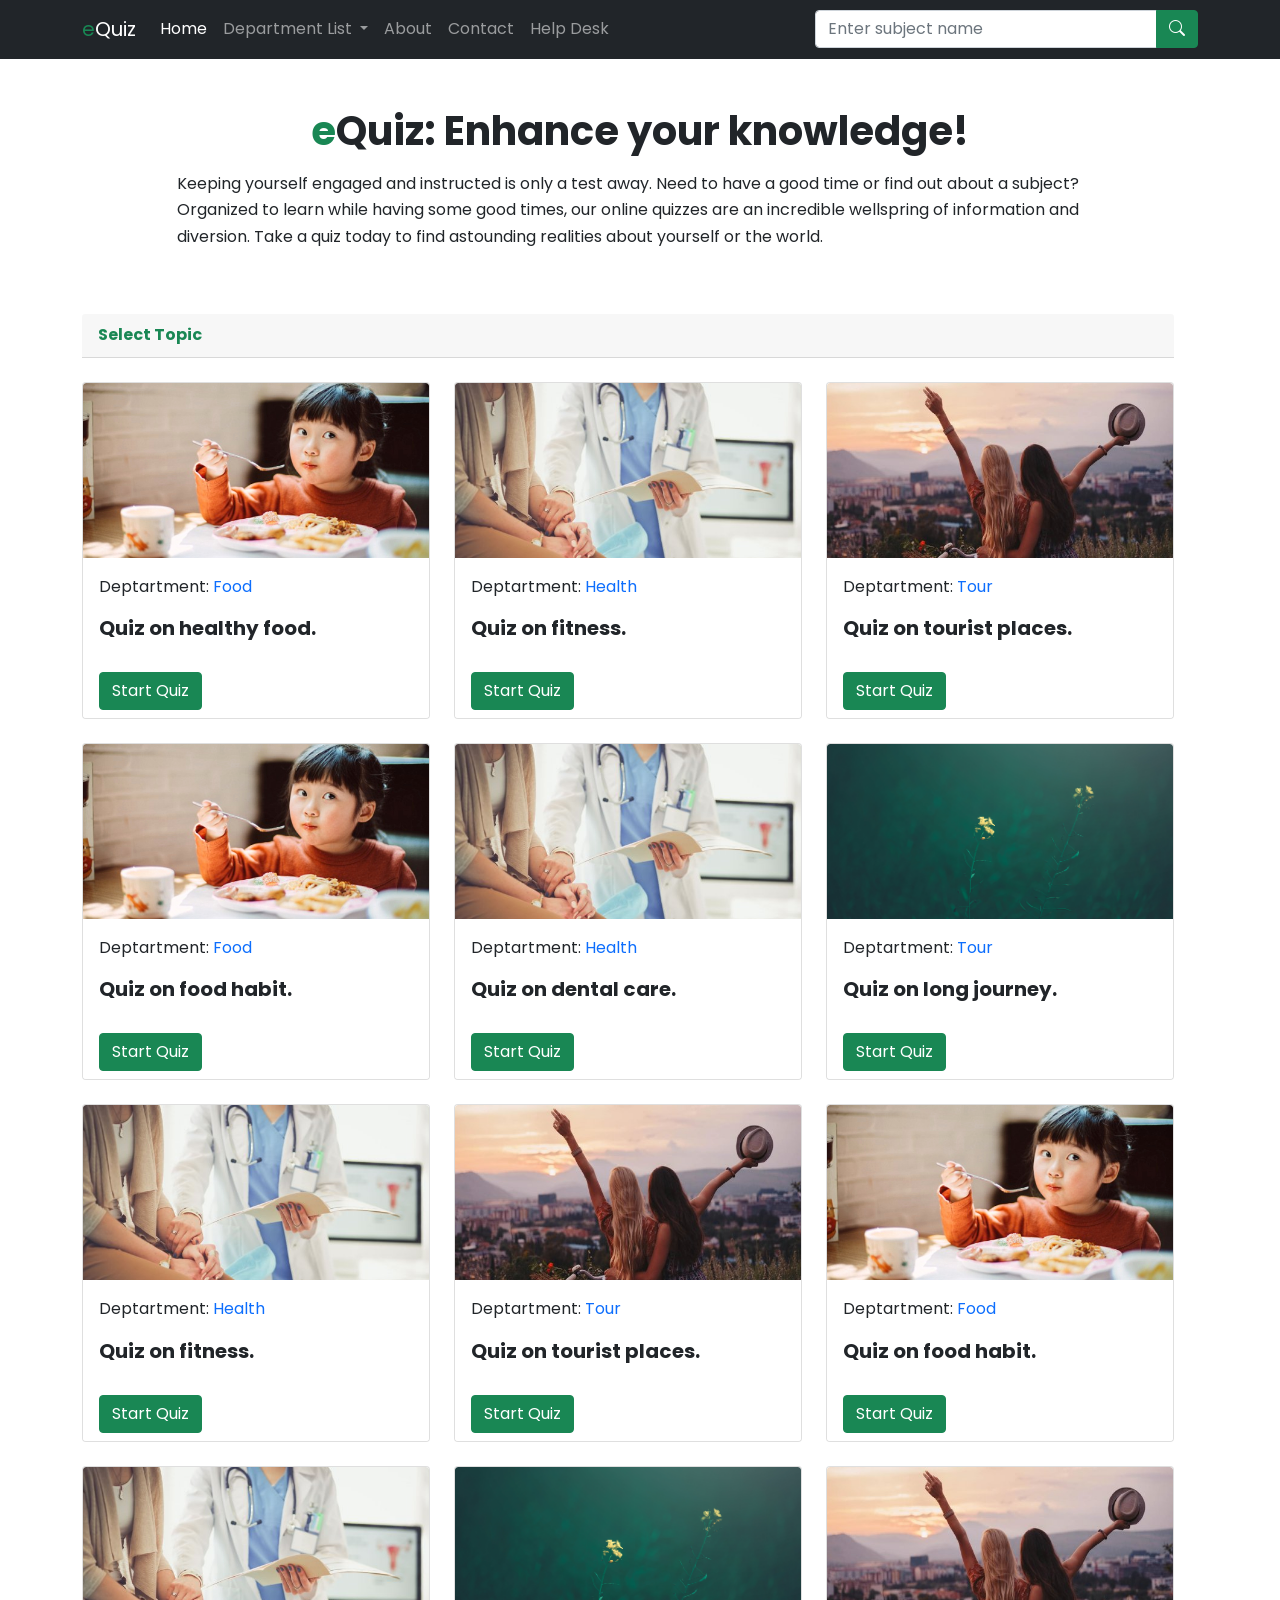
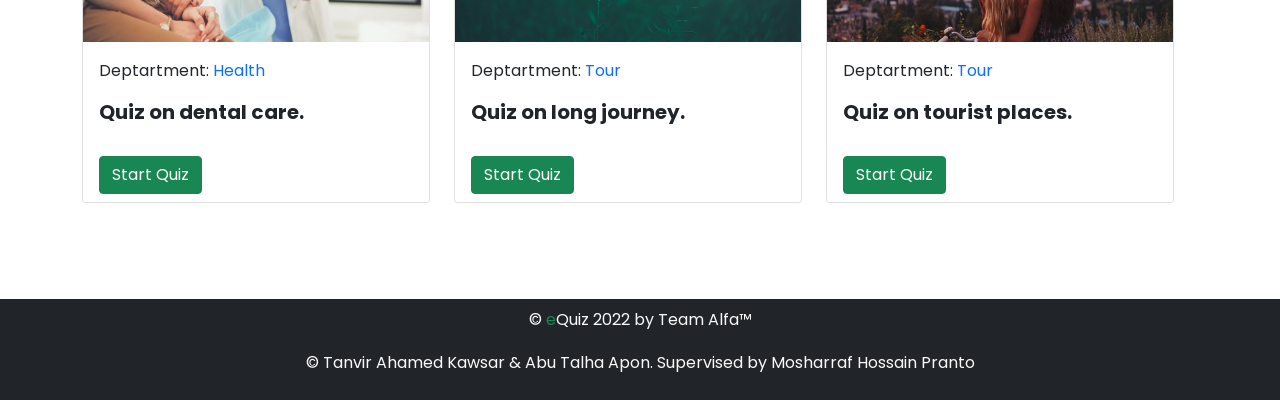
==== index.html @ 2bdb46a0 "Initial update" ====
<!DOCTYPE html>
<html>

<head>
    <meta charset="utf-8">
    <title>eQuiz: Online Quiz System</title>
    <!-- START: CSS -->
    <link rel="stylesheet" type="text/css" href="assets/css/bootstrap.min.css">
    <link rel="stylesheet" href="https://cdn.jsdelivr.net/npm/bootstrap-icons@1.8.1/font/bootstrap-icons.css">
    <link rel="stylesheet" href="./assets/css/style.css">
    <!-- END: CSS -->
    <!-- START: Favicon & Others -->
    <link rel="shortcut icon" href="./assets/images/equiz.png" type="image/x-icon">
    <!-- END: Favicon & Others -->
</head>

<body>
    <!-- START: Header -->
    <header>
        <nav class="navbar navbar-expand-lg navbar-dark bg-dark">
            <div class="container">
                <a class="navbar-brand" href="index.html"><span class="text-success">e</span>Quiz</a>
                <button class="navbar-toggler border-0" type="button" data-bs-toggle="collapse" data-bs-target="#navbarSupportedContent" aria-controls="navbarSupportedContent" aria-expanded="false" aria-label="Toggle navigation">
		      <span class="fa-1"><i class="bi bi-list"></i></span>
		    </button>
                <div class="collapse navbar-collapse" id="navbarSupportedContent">
                    <ul class="navbar-nav me-auto mb-2 mb-lg-0">
                        <li class="nav-item">
                            <a class="nav-link active" aria-current="page" href="index.html">Home</a>
                        </li>
                        <li class="nav-item dropdown">
                            <a class="nav-link dropdown-toggle" href="#" id="navbarDropdown" role="button" data-bs-toggle="dropdown" aria-expanded="false">
		            Department List
		          </a>
                            <ul class="dropdown-menu bg-dark drop-menu" aria-labelledby="navbarDropdown">
                                <li><a class="dropdown-item text-light" href="#">CSE</a></li>
                                <li><a class="dropdown-item text-light" href="#">EEE</a></li>
                                <li><a class="dropdown-item text-light" href="#">Math</a></li>
                                <li><a class="dropdown-item text-light" href="#">English</a></li>
                                <li><a class="dropdown-item text-light" href="#">Bangladesh</a></li>
                                <li>
                                    <hr class="dropdown-divider">
                                </li>
                                <li><a class="dropdown-item text-light" href="departments.html">All Departments</a></li>
                            </ul>
                        </li>
                        <li class="nav-item">
                            <a class="nav-link" href="about.html">About</a>
                        </li>
                        <li class="nav-item">
                            <a class="nav-link" href="contact.html">Contact</a>
                        </li>
                        <li class="nav-item">
                            <a class="nav-link" href="help.html">Help Desk</a>
                        </li>
                    </ul>
                    <form class="d-flex">
                        <div class="input-group">
                            <input type="text" class="form-control" placeholder="Enter subject name" aria-label="Enter subject name">
                            <button class="btn btn-success" type="button" id="searchkey"><i class="bi bi-search"></i></button>
                        </div>
                    </form>
                </div>
            </div>
        </nav>
    </header>
    <!-- END: Header -->
    <!-- START: Main -->
    <main>
        <div class="container">
            <section class="quiz-main">
                <div class="row">
                    <div class="col-md-10 offset-md-1">
                        <h1 class="text-center mt-5"><span class="text-success">e</span>Quiz: Enhance your knowledge!</h1>
                        <p class="my-3">Keeping yourself engaged and instructed is only a test away. Need to have a good time or find out about a subject? Organized to learn while having some good times, our online quizzes are an incredible wellspring of information
                            and diversion. Take a quiz today to find astounding realities about yourself or the world.</p>
                    </div>
                    <div class="row my-5">
                        <div class="card border-0">
                            <div class="card-header mb-4"><span class="fw-bold text-success">Select Topic</span></div>
                            <div class="row row-cols-1 row-cols-md-3 g-4 mb-5">
                                <div class="col">
                                    <div class="card h-100 quiz-card">
                                        <img src="assets/images/food.jpg" class="card-img-top" loading="lazy">
                                        <div class="card-body">
                                            <p class="card-text">Deptartment: <a href="">Food</a></p>
                                            <h5 class="card-title">Quiz on healthy food.</h5>
                                        </div>
                                        <div class="card-footer quiz-footer">
                                            <a href="quiz.html" class="btn btn-success">Start Quiz</a>
                                        </div>
                                    </div>
                                </div>
                                <div class="col">
                                    <div class="card h-100 quiz-card">
                                        <img src="assets/images/health.jpg" class="card-img-top" loading="lazy">
                                        <div class="card-body">
                                            <p class="card-text">Deptartment: <a href="">Health</a></p>
                                            <h5 class="card-title">Quiz on fitness.</h5>
                                        </div>
                                        <div class="card-footer quiz-footer">
                                            <a href="quiz.html" class="btn btn-success">Start Quiz</a>
                                        </div>
                                    </div>
                                </div>
                                <div class="col">
                                    <div class="card h-100 quiz-card">
                                        <img src="assets/images/tour.jpg" class="card-img-top" loading="lazy">
                                        <div class="card-body">
                                            <p class="card-text">Deptartment: <a href="">Tour</a></p>
                                            <h5 class="card-title">Quiz on tourist places.</h5>
                                        </div>
                                        <div class="card-footer quiz-footer">
                                            <a href="quiz.html" class="btn btn-success">Start Quiz</a>
                                        </div>
                                    </div>
                                </div>
                                <div class="col">
                                    <div class="card h-100 quiz-card">
                                        <img src="assets/images/food.jpg" class="card-img-top" loading="lazy">
                                        <div class="card-body">
                                            <p class="card-text">Deptartment: <a href="">Food</a></p>
                                            <h5 class="card-title">Quiz on food habit.</h5>
                                        </div>
                                        <div class="card-footer quiz-footer">
                                            <a href="quiz.html" class="btn btn-success">Start Quiz</a>
                                        </div>
                                    </div>
                                </div>
                                <div class="col">
                                    <div class="card h-100 quiz-card">
                                        <img src="assets/images/health.jpg" class="card-img-top" loading="lazy">
                                        <div class="card-body">
                                            <p class="card-text">Deptartment: <a href="">Health</a></p>
                                            <h5 class="card-title">Quiz on dental care.</h5>
                                        </div>
                                        <div class="card-footer quiz-footer">
                                            <a href="quiz.html" class="btn btn-success">Start Quiz</a>
                                        </div>
                                    </div>
                                </div>
                                <div class="col">
                                    <div class="card h-100 quiz-card">
                                        <img src="assets/images/background.jpg" class="card-img-top" loading="lazy">
                                        <div class="card-body">
                                            <p class="card-text">Deptartment: <a href="">Tour</a></p>
                                            <h5 class="card-title">Quiz on long journey.</h5>
                                        </div>
                                        <div class="card-footer quiz-footer">
                                            <a href="quiz.html" class="btn btn-success">Start Quiz</a>
                                        </div>
                                    </div>
                                </div>
                                <div class="col">
                                    <div class="card h-100 quiz-card">
                                        <img src="assets/images/health.jpg" class="card-img-top" loading="lazy">
                                        <div class="card-body">
                                            <p class="card-text">Deptartment: <a href="">Health</a></p>
                                            <h5 class="card-title">Quiz on fitness.</h5>
                                        </div>
                                        <div class="card-footer quiz-footer">
                                            <a href="quiz.html" class="btn btn-success">Start Quiz</a>
                                        </div>
                                    </div>
                                </div>
                                <div class="col">
                                    <div class="card h-100 quiz-card">
                                        <img src="assets/images/tour.jpg" class="card-img-top" loading="lazy">
                                        <div class="card-body">
                                            <p class="card-text">Deptartment: <a href="">Tour</a></p>
                                            <h5 class="card-title">Quiz on tourist places.</h5>
                                        </div>
                                        <div class="card-footer quiz-footer">
                                            <a href="quiz.html" class="btn btn-success">Start Quiz</a>
                                        </div>
                                    </div>
                                </div>
                                <div class="col">
                                    <div class="card h-100 quiz-card">
                                        <img src="assets/images/food.jpg" class="card-img-top" loading="lazy">
                                        <div class="card-body">
                                            <p class="card-text">Deptartment: <a href="">Food</a></p>
                                            <h5 class="card-title">Quiz on food habit.</h5>
                                        </div>
                                        <div class="card-footer quiz-footer">
                                            <a href="quiz.html" class="btn btn-success">Start Quiz</a>
                                        </div>
                                    </div>
                                </div>
                                <div class="col">
                                    <div class="card h-100 quiz-card">
                                        <img src="assets/images/health.jpg" class="card-img-top" loading="lazy">
                                        <div class="card-body">
                                            <p class="card-text">Deptartment: <a href="">Health</a></p>
                                            <h5 class="card-title">Quiz on dental care.</h5>
                                        </div>
                                        <div class="card-footer quiz-footer">
                                            <a href="quiz.html" class="btn btn-success">Start Quiz</a>
                                        </div>
                                    </div>
                                </div>
                                <div class="col">
                                    <div class="card h-100 quiz-card">
                                        <img src="assets/images/background.jpg" class="card-img-top" loading="lazy">
                                        <div class="card-body">
                                            <p class="card-text">Deptartment: <a href="">Tour</a></p>
                                            <h5 class="card-title">Quiz on long journey.</h5>
                                        </div>
                                        <div class="card-footer quiz-footer">
                                            <a href="quiz.html" class="btn btn-success">Start Quiz</a>
                                        </div>
                                    </div>
                                </div>
                                <div class="col">
                                    <div class="card h-100 quiz-card">
                                        <img src="assets/images/tour.jpg" class="card-img-top" loading="lazy">
                                        <div class="card-body">
                                            <p class="card-text">Deptartment: <a href="">Tour</a></p>
                                            <h5 class="card-title">Quiz on tourist places.</h5>
                                        </div>
                                        <div class="card-footer quiz-footer">
                                            <a href="quiz.html" class="btn btn-success">Start Quiz</a>
                                        </div>
                                    </div>
                                </div>
                            </div>
                        </div>
                    </div>
                </div>
            </section>
        </div>
    </main>
    <!-- END: Main -->
    <!-- START: Up Button -->
    <div class="up-button">
        <button class="btn-up" onclick="toTop()"><i class="bi bi-arrow-up"></i></button>
    </div>
    <!-- END: Up Button -->
    <!-- START: Footer -->
    <footer class="bg-dark text-light py-2">
        <p class="text-center">&copy; <span class="text-success">e</span>Quiz 2022 by Team Alfa&trade;</p>
        <p class="text-center">&copy; Tanvir Ahamed Kawsar & Abu Talha Apon. Supervised by Mosharraf Hossain Pranto</p>
    </footer>
    <!-- END: Footer -->
    <!-- START: Loader -->
    <div id="pre-loader">
        <div class="loader"></div>
        <div class="loader-text">LOADING</div>
    </div>
    <!-- END: Loader -->
    <!-- START: JavaScripts -->
    <script src="assets/js/bootstrap.bundle.min.js"></script>
    <script src="assets/js/jquery-3.6.0.min.js"></script>
    <script src="assets/js/main.js"></script>
    <!-- END: JavaScripts -->
</body>

</html>
---- assets/css/style.css ----
/* Fonts */

@import url('https://fonts.googleapis.com/css2?family=Poppins:wght@300;400;600;700&display=swap');
body {
    font-family: 'Poppins', sans-serif !important;
}


/* Reset Button & Input Fucos */

a {
    text-decoration: none;
}

.quiz-card {
    transition: all .2s ease-in-out;
    overflow: hidden;
}

.quiz-card:hover {
    box-shadow: 0px 0px 10px 0px rgba(0, 0, 0, 0.3);
}

.quiz-card img {
    height: 175px !important;
    object-fit: cover;
    transition: all .2s ease-in-out;
}

.quiz-card:hover img {
    transform: scale(1.1);
}

.quiz-footer {
    border: none;
    background-color: #fff;
}

.up-button {
    position: fixed;
    right: 10px;
    bottom: 10px;
    display: none;
    transition: all .5s ease-in-out;
}

.is-active {
    display: block;
    transition: all .5s ease-in-out;
}

.btn-up {
    height: 35px;
    aspect-ratio: 1;
    border: none;
    background-color: #000;
    color: #fff;
    border-radius: 50%;
    display: flex;
    justify-content: center;
    align-items: center;
}

.btn-up:hover {
    background-color: #198754;
}

.drop-menu .text-light:hover {
    color: #343a40 !important;
}


/* ======== LOADER ======== */

#pre-loader {
    display: flex;
    justify-content: center;
    align-items: center;
    height: 100vh;
    width: 100%;
    z-index: 999;
    position: fixed;
    top: 0;
    left: 0;
    background-color: #fff;
}

#pre-loader.remove {
    display: none;
}

.loader {
    border-top: 16px solid #007bff;
    /* border-right: 16px solid #6c757d; */
    border-bottom: 16px solid #dc3545;
    /* border-left: 16px solid #28a745; */
    border-radius: 50%;
    height: 100px;
    aspect-ratio: 1;
    animation: spin 2s linear infinite;
}

.loader-text {
    position: inherit;
    font-size: .8em;
    font-weight: bold;
}

@keyframes spin {
    0% {
        transform: rotate(0deg);
    }
    100% {
        transform: rotate(360deg);
    }
}

button:focus,
button:active:focus,
button.active:focus,
button.focus,
button:active.focus,
button.active.focus {
    box-shadow: none !important;
    outline: none !important;
}

input:focus,
input:active:focus,
input.active:focus,
input.focus,
input:active.focus,
input.active.focus {
    box-shadow: none !important;
    outline: none !important;
}


/* Default transition start*/


/*Default transition end*/

.wrapper {
    width: 100%;
    min-height: 100vh;
    background-image: url("../images/background.jpg");
    background-repeat: no-repeat;
    background-position: center center;
    background-size: cover;
    overflow: hidden;
}

.count_box {
    max-width: 25rem;
    min-height: 5.625rem;
    background: -webkit-gradient(linear, left top, right top, from(#18f9bd), to(#0ab84b));
    background: linear-gradient(to right, #18f9bd, #0ab84b);
    font-family: "Jost", sans-serif;
}

.count_clock img {
    width: 2.5rem;
}

.count_title h4 {
    color: #000a38;
    font-size: 1.146875rem;
    font-weight: 800;
    margin-bottom: -0.4rem;
}

.count_title span {
    color: #000a38;
    font-size: 1.146875rem;
    font-weight: 800;
}

.count_number {
    width: 14rem;
    height: 4.5rem;
    background-color: #ffffff;
    margin-right: -0.4rem;
}

.count_number .count_hours h3,
.count_number .count_min h3,
.count_number .count_sec h3 {
    color: #000a38;
    font-size: 1.75rem;
    font-weight: 800;
    margin-bottom: -0.4rem;
}

.count_number .count_hours span,
.count_number .count_min span,
.count_number .count_sec span {
    color: #000a38;
    font-size: 1rem;
    font-weight: 800;
    padding-left: 0.2rem;
}

.count_number .count_hours:after,
.count_number .count_min:after,
.count_number .count_sec:after {
    content: "";
    width: 0.1875rem;
    height: 2.5625rem;
    top: 50%;
    right: 80px;
    -webkit-transform: translateY(-50%);
    transform: translateY(-50%);
    position: absolute;
    background-color: #e1e1e1;
}

.count_number .count_hours:before,
.count_number .count_min:before,
.count_number .count_sec:before {
    content: "";
    width: 0.1875rem;
    height: 2.5625rem;
    top: 50%;
    left: 80px;
    -webkit-transform: translateY(-50%);
    transform: translateY(-50%);
    position: absolute;
    background-color: #e1e1e1;
}

.multisteps_form {
    max-width: 88.125rem;
    min-height: 48.4375rem;
    background-color: #ffffff;
    margin: 5rem auto;
    -webkit-box-shadow: 0 -3em 3em rgba(73, 73, 73, 0.1), 0.3em 0.3em 1em rgba(73, 73, 73, 0.1);
    box-shadow: 0 -3em 3em rgba(73, 73, 73, 0.1), 0.3em 0.3em 1em rgba(73, 73, 73, 0.1);
}

.multisteps_form_panel {
    display: none;
}

.question_title h1 {
    color: #222222;
    font-size: 1.6875rem;
    border: 1px solid #91e2a8;
    border-bottom: 2px solid #91e2a8;
    padding: 10rem;
    border-radius: 0.3125rem;
    background-color: #ffffff;
    font-weight: 800;
    margin-top: 10rem;
}

.row li {
    width: 40%;
    color: #464646;
    font-size: 1.375rem;
    margin-right: 1.5625rem;
    padding: 1.25rem 2rem;
    font-weight: 800;
    cursor: pointer;
    border: 2px solid #d2d2d2;
    border-radius: 0.3125rem;
}

.row li label {
    float: left;
    padding-left: 2.375rem;
}

.row li span {
    top: 50%;
    left: 27px;
    -webkit-transform: translateY(-50%);
    transform: translateY(-50%);
    z-index: 1;
}

.row li:last-child {
    margin-right: 0;
}

.row li label {
    cursor: pointer;
}

.row li input {
    display: none;
}

.row li:after {
    content: "";
    top: 50%;
    left: 15px;
    -webkit-transform: translateY(-50%);
    transform: translateY(-50%);
    position: absolute;
    height: 2.5rem;
    width: 2.5rem;
    border-radius: 0.3125rem;
    background-color: #def7e5;
}

.row li:before {
    content: "\2714";
    top: 50%;
    left: 24px;
    -webkit-transform: translateY(-50%);
    transform: translateY(-50%);
    font-size: 1.4375rem;
    line-height: 1;
    font-weight: 400;
    display: none;
    color: #fff;
    z-index: 1;
    font-family: "Font Awesome 5 Pro";
    position: absolute;
}

.row li.active {
    color: #22a247;
    border: 2px solid #22a247;
    border-bottom: 3px solid #22a247;
    border-radius: 0.3125rem;
    background-color: #def7e5;
}

.row li.active span {
    display: none;
}

.row li.active:after {
    background: -webkit-gradient(linear, left top, right top, from(#46fac8), to(#0aba4f));
    background: linear-gradient(to right, #46fac8, #0aba4f);
}

.row li.active:before {
    display: block;
    z-index: 2;
}

.step_progress {
    bottom: 30px;
    left: 50%;
    -webkit-transform: translateX(-50%);
    transform: translateX(-50%);
}

.step_progress span {
    color: #464646;
    font-size: 1.375rem;
    font-weight: 800;
}

.progress {
    max-width: 21.875rem;
    margin: 0 auto;
}

.progress .progress-bar {
    background: -webkit-gradient(linear, left top, right top, from(#18f9bd), to(#0ab84b)) !important;
    background: linear-gradient(to right, #18f9bd, #0ab84b) !important;
}

.f_btn {
    font-size: 1.125rem;
    font-weight: 800;
    padding: 0.9375rem 1.5625rem;
    outline: none;
    border: none;
    background: -webkit-gradient(linear, left top, right top, from(#18f9bd), to(#0ab84b));
    background: linear-gradient(to right, #18f9bd, #0ab84b);
}

.f_btn:hover {
    color: #ffffff;
    background: -webkit-gradient(linear, left top, right top, from(#0ab84b), to(#18f9bd));
    background: linear-gradient(to right, #0ab84b, #18f9bd);
    -webkit-transition: 0.6s cubic-bezier(0.25, 1, 0.5, 1);
    transition: 0.6s cubic-bezier(0.25, 1, 0.5, 1);
}

.prev_btn {
    left: 0;
    bottom: 0;
}

.next_btn {
    right: 0;
    bottom: 0;
}

body {
    line-height: 1.65;
    font-style: normal;
    font-display: swap;
    font-family: "Sen", sans-serif;
}

a,
button,
input {
    cursor: pointer;
    display: inline-block;
}

a:hover,
button:hover,
input:hover {
    text-decoration: none;
}

a:focus,
button:focus,
input:focus {
    outline: none;
}

h1,
h2,
h3,
h4,
h5,
h6 {
    font-weight: 700;
}

img {
    height: auto;
    max-width: 100%;
}


/* css animations - end ============================================= */


/* transition - start =============================================== */

a,
button {
    -webkit-transition: 0.6s cubic-bezier(0.25, 1, 0.5, 1);
    transition: 0.6s cubic-bezier(0.25, 1, 0.5, 1);
}


/* transition - end ================================================= */

.animate_25ms {
    -webkit-animation-delay: 25ms;
    animation-delay: 25ms;
}

.animate_50ms {
    -webkit-animation-delay: 50ms;
    animation-delay: 50ms;
}

.animate_100ms {
    -webkit-animation-delay: 100ms;
    animation-delay: 100ms;
}

.animate_150ms {
    -webkit-animation-delay: 150ms;
    animation-delay: 150ms;
}

.animate_200ms {
    -webkit-animation-delay: 200ms;
    animation-delay: 200ms;
}

@media (min-width: 1500px) {
    .container {
        max-width: 1510px;
    }
}


/* ==================================================
*	01 - media screen and (max-width: 991px)
*	02 - media screen and (max-width: 767px)
*	03 - media screen and (max-width: 575px)
*	04 - media screen and (max-width: 380px)
*	05 - media screen and (max-width: 320px)
*   XX-Large devices (larger desktops)
*   No media query since the xxl breakpoint has no upper bound on its width
================================================== */

@media screen and (max-width: 991.98px) {
    .logo_area {
        padding-left: 0rem !important;
    }
    .count_box {
        margin-right: 0rem !important;
    }
    .count_title h4 {
        font-size: 0.9rem;
        font-weight: 600;
    }
    .count_title span {
        font-size: 0.9rem;
        font-weight: 600;
    }
    .count_number {
        width: 12rem;
    }
    .count_number .count_hours h3,
    .count_number .count_min h3,
    .count_number .count_sec h3 {
        font-size: 1.35rem;
        font-weight: 700;
    }
    .count_number .count_hours span,
    .count_number .count_min span,
    .count_number .count_sec span {
        font-size: 1rem;
        font-weight: 700;
        padding-left: 0rem;
    }
    .count_number .count_hours:after,
    .count_number .count_min:after,
    .count_number .count_sec:after {
        right: 66px;
    }
    .count_number .count_hours:before,
    .count_number .count_min:before,
    .count_number .count_sec:before {
        left: 68px;
    }
    .multisteps_form {
        max-width: 86rem;
        min-height: 43rem;
    }
    .question_title h1 {
        font-size: 1.3875rem;
        padding: 3.5rem 1rem !important;
    }
    .row li {
        width: 40%;
        font-size: 1.175rem;
        padding: 1.25rem 2rem;
        font-weight: 700;
    }
    .row li:after {
        height: 2.3rem;
        width: 2.3rem;
    }
    .row li:before {
        font-size: 1.1375rem;
        line-height: 1;
    }
    .row li label {
        padding-left: 1.5rem;
    }
    .step_progress {
        bottom: 19px;
    }
    .step_progress span {
        font-size: 0.8rem;
        font-weight: 600;
    }
    .progress {
        max-width: 17rem;
    }
    .f_btn {
        font-size: 1rem;
        font-weight: 700;
        padding: 0.7375rem 1.2625rem;
    }
}

@media screen and (max-width: 767.98px) {
    .logo_area {
        text-align: center;
        display: block;
    }
    .count_title h4 {
        font-size: 0.7rem;
        font-weight: 500;
        padding-right: 0.2rem;
    }
    .count_number {
        width: 12rem;
        height: 3.5rem;
    }
    .count_number .count_hours h3,
    .count_number .count_min h3,
    .count_number .count_sec h3 {
        font-size: 1rem;
        font-weight: 600;
    }
    .count_number .count_hours span,
    .count_number .count_min span,
    .count_number .count_sec span {
        font-size: 0.8rem;
        font-weight: 600;
    }
    .count_number .count_hours:after,
    .count_number .count_min:after,
    .count_number .count_sec:after {
        top: 8px;
        right: 51px;
    }
    .count_number .count_hours:before,
    .count_number .count_min:before,
    .count_number .count_sec:before {
        top: 8px;
        left: 48px;
    }
    .multisteps_form {
        max-width: 83rem;
        min-height: 40rem;
    }
    .question_title h1 {
        font-size: 1rem;
        padding: 3rem 1rem !important;
    }
    .row li {
        font-size: 1rem;
        padding: 1rem 2rem;
        font-weight: 600;
    }
    .row li span {
        left: 25px;
    }
    .row li:after {
        height: 2rem;
        width: 2rem;
    }
    .row li:before {
        font-size: 1rem;
        line-height: 0.8;
    }
    .step_progress span {
        font-size: 0.6rem;
        font-weight: 500;
    }
    .progress {
        max-width: 15rem;
    }
    .f_btn {
        font-size: 0.6rem;
        font-weight: 600;
        padding: 0.5375rem 0.4rem;
    }
}

@media screen and (max-width: 575.98px) {
    .logo_area {
        text-align: center;
        padding-left: 0rem !important;
    }
    .multisteps_form {
        max-width: 81rem;
        min-height: 38rem;
    }
    .question_title h1 {
        font-size: 0.8rem;
        padding: 2rem 0.8rem !important;
    }
    .row li {
        font-size: 0.8rem;
        padding: 1rem 2rem;
        font-weight: 500;
    }
    .row li span {
        left: 24px;
    }
    .row li:after {
        height: 1.8rem;
        width: 1.8rem;
    }
    .row li:before {
        font-size: 0.8rem;
        line-height: 0.7;
    }
    .step_progress {
        bottom: 28px;
    }
    .step_progress span {
        font-size: 0.8rem;
    }
    .progress {
        max-width: 9rem;
        min-height: 0.7rem;
    }
}

@media screen and (max-width: 379.98px) {
    .multisteps_form {
        max-width: 79rem;
        min-height: 33rem;
    }
    .question_title h1 {
        font-size: 0.8rem;
        padding: 1.5rem 0.8rem !important;
    }
    .row li {
        font-size: 0.6rem;
        padding: 0.7rem 0rem;
        padding-left: 2rem;
        font-weight: 500;
    }
    .row li:after {
        height: 1.5rem;
        width: 1.5rem;
    }
    .row li:before {
        font-size: 0.5rem;
    }
    .step_progress span {
        font-size: 0.7rem;
    }
    .f_btn {
        font-size: 0.5rem;
        padding: 0.3375rem 0.8rem;
    }
}

@media screen and (max-width: 319.98px) {
    .multisteps_form {
        min-height: 32rem;
    }
    .question_title h1 {
        padding: 1rem 0.8rem !important;
    }
    .row li {
        font-size: 0.6rem;
        padding: 0.6rem 0rem;
        padding-left: 2rem;
    }
    .row li span {
        left: 22px;
    }
    .row li:after {
        height: 1.3rem;
        width: 1.3rem;
    }
    .row li:before {
        font-size: 0.4rem;
    }
    .progress {
        max-width: 8rem;
    }
    .f_btn {
        font-size: 0.5rem;
        padding: 0.3375rem 0.6rem;
    }
}
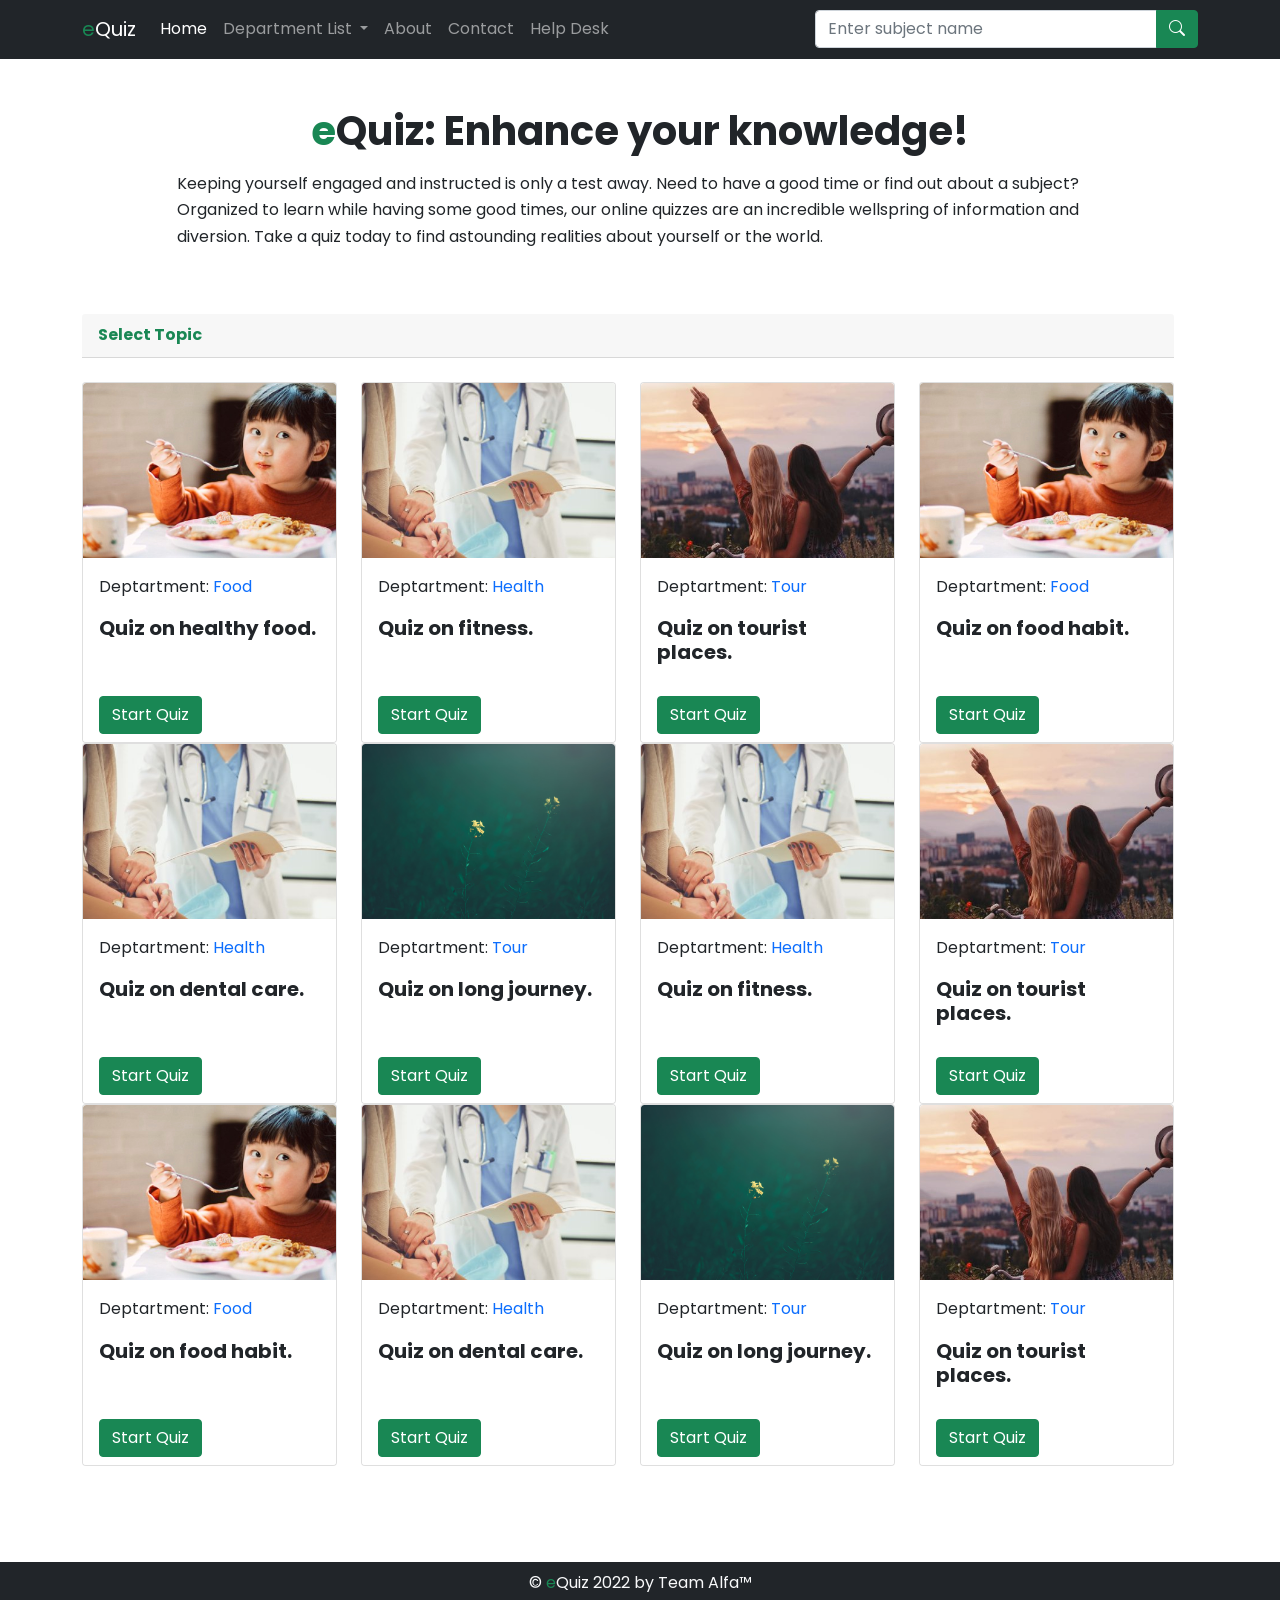
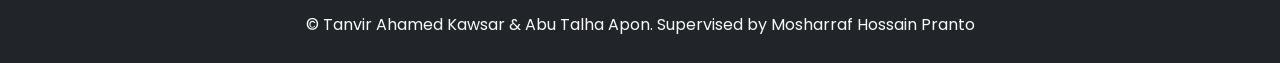
==== commit 0b3270a0: "Styled" ====
--- a/index.html
+++ b/index.html
@@ -78,8 +78,8 @@
                     <div class="row my-5">
                         <div class="card border-0">
                             <div class="card-header mb-4"><span class="fw-bold text-success">Select Topic</span></div>
-                            <div class="row row-cols-1 row-cols-md-3 g-4 mb-5">
-                                <div class="col">
+                            <div class="row mb-5">
+                                <div class="col-lg-3 col-sm-6" data-aos="fade-up">
                                     <div class="card h-100 quiz-card">
                                         <img src="assets/images/food.jpg" class="card-img-top" loading="lazy">
                                         <div class="card-body">
@@ -91,7 +91,7 @@
                                         </div>
                                     </div>
                                 </div>
-                                <div class="col">
+                                <div class="col-lg-3 col-sm-6" data-aos="fade-up">
                                     <div class="card h-100 quiz-card">
                                         <img src="assets/images/health.jpg" class="card-img-top" loading="lazy">
                                         <div class="card-body">
@@ -103,7 +103,7 @@
                                         </div>
                                     </div>
                                 </div>
-                                <div class="col">
+                                <div class="col-lg-3 col-sm-6" data-aos="fade-up">
                                     <div class="card h-100 quiz-card">
                                         <img src="assets/images/tour.jpg" class="card-img-top" loading="lazy">
                                         <div class="card-body">
@@ -115,7 +115,7 @@
                                         </div>
                                     </div>
                                 </div>
-                                <div class="col">
+                                <div class="col-lg-3 col-sm-6" data-aos="fade-up">
                                     <div class="card h-100 quiz-card">
                                         <img src="assets/images/food.jpg" class="card-img-top" loading="lazy">
                                         <div class="card-body">
@@ -127,7 +127,7 @@
                                         </div>
                                     </div>
                                 </div>
-                                <div class="col">
+                                <div class="col-lg-3 col-sm-6" data-aos="fade-up">
                                     <div class="card h-100 quiz-card">
                                         <img src="assets/images/health.jpg" class="card-img-top" loading="lazy">
                                         <div class="card-body">
@@ -139,7 +139,7 @@
                                         </div>
                                     </div>
                                 </div>
-                                <div class="col">
+                                <div class="col-lg-3 col-sm-6" data-aos="fade-up">
                                     <div class="card h-100 quiz-card">
                                         <img src="assets/images/background.jpg" class="card-img-top" loading="lazy">
                                         <div class="card-body">
@@ -151,7 +151,7 @@
                                         </div>
                                     </div>
                                 </div>
-                                <div class="col">
+                                <div class="col-lg-3 col-sm-6" data-aos="fade-up">
                                     <div class="card h-100 quiz-card">
                                         <img src="assets/images/health.jpg" class="card-img-top" loading="lazy">
                                         <div class="card-body">
@@ -163,7 +163,7 @@
                                         </div>
                                     </div>
                                 </div>
-                                <div class="col">
+                                <div class="col-lg-3 col-sm-6" data-aos="fade-up">
                                     <div class="card h-100 quiz-card">
                                         <img src="assets/images/tour.jpg" class="card-img-top" loading="lazy">
                                         <div class="card-body">
@@ -175,7 +175,7 @@
                                         </div>
                                     </div>
                                 </div>
-                                <div class="col">
+                                <div class="col-lg-3 col-sm-6" data-aos="fade-up">
                                     <div class="card h-100 quiz-card">
                                         <img src="assets/images/food.jpg" class="card-img-top" loading="lazy">
                                         <div class="card-body">
@@ -187,7 +187,7 @@
                                         </div>
                                     </div>
                                 </div>
-                                <div class="col">
+                                <div class="col-lg-3 col-sm-6" data-aos="fade-up">
                                     <div class="card h-100 quiz-card">
                                         <img src="assets/images/health.jpg" class="card-img-top" loading="lazy">
                                         <div class="card-body">
@@ -199,7 +199,7 @@
                                         </div>
                                     </div>
                                 </div>
-                                <div class="col">
+                                <div class="col-lg-3 col-sm-6" data-aos="fade-up">
                                     <div class="card h-100 quiz-card">
                                         <img src="assets/images/background.jpg" class="card-img-top" loading="lazy">
                                         <div class="card-body">
@@ -211,7 +211,7 @@
                                         </div>
                                     </div>
                                 </div>
-                                <div class="col">
+                                <div class="col-lg-3 col-sm-6" data-aos="fade-up">
                                     <div class="card h-100 quiz-card">
                                         <img src="assets/images/tour.jpg" class="card-img-top" loading="lazy">
                                         <div class="card-body">
@@ -251,6 +251,7 @@
     <!-- START: JavaScripts -->
     <script src="assets/js/bootstrap.bundle.min.js"></script>
     <script src="assets/js/jquery-3.6.0.min.js"></script>
+    <script src="https://unpkg.com/aos@next/dist/aos.js"></script>
     <script src="assets/js/main.js"></script>
     <!-- END: JavaScripts -->
 </body>
